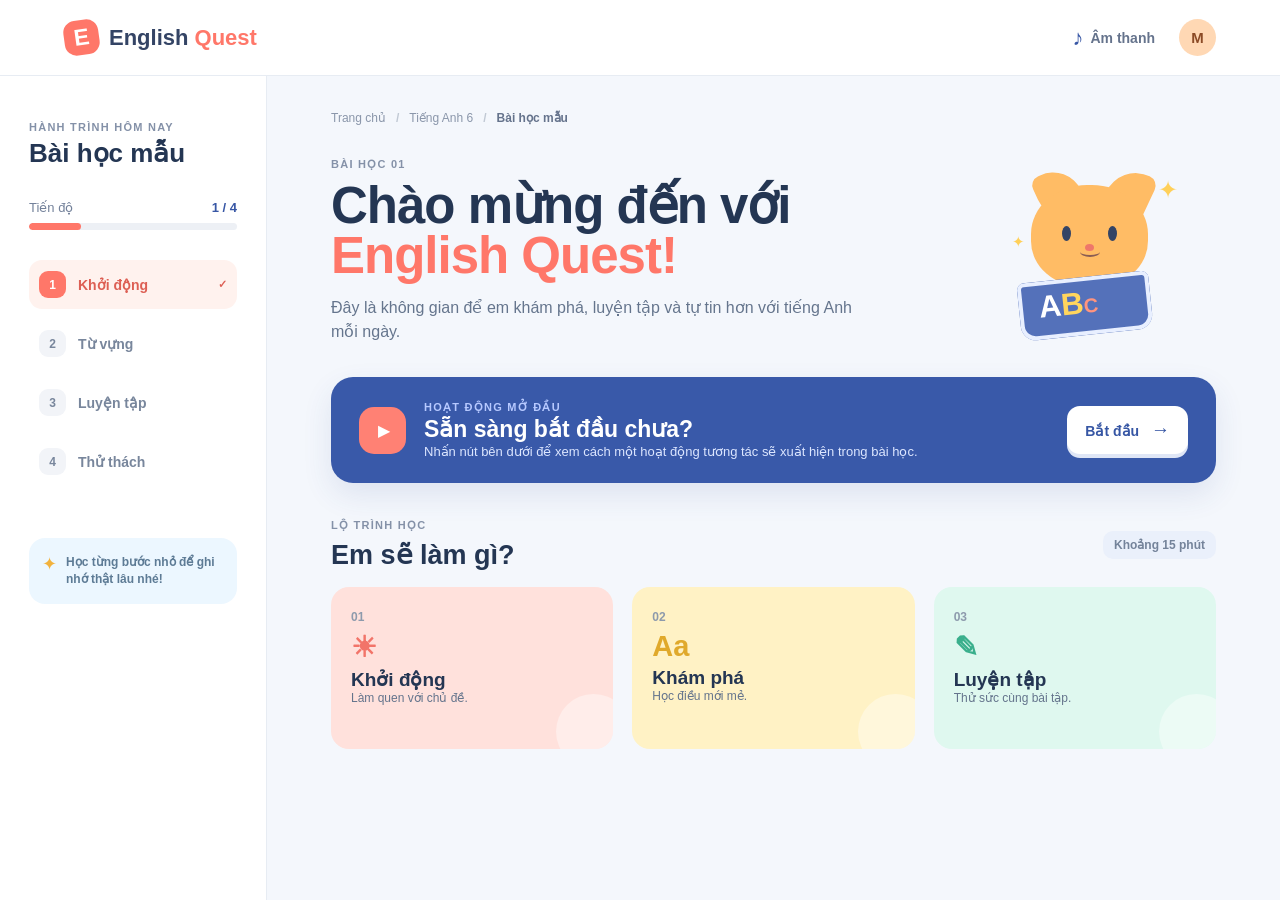
==== index.html @ 8212e6d9 "Configure GitHub Pages deployment" ====
<!doctype html>
<html lang="vi">
  <head>
    <meta charset="UTF-8" />
    <meta name="viewport" content="width=device-width, initial-scale=1.0" />
    <meta name="description" content="Mẫu bài học tiếng Anh tương tác dành cho học sinh lớp 6." />
    <title>English Quest | Bài học mẫu</title>
    <link rel="stylesheet" href="styles.css" />
  </head>
  <body>
    <main class="page-shell">
      <header class="topbar">
        <a class="brand" href="#top" aria-label="English Quest trang chủ">
          <span class="brand-mark" aria-hidden="true">E</span>
          <span>English <strong>Quest</strong></span>
        </a>
        <div class="top-actions">
          <button class="sound-button" type="button" id="sound-toggle" aria-pressed="false" title="Bật hoặc tắt âm thanh">
            <span aria-hidden="true">♪</span><span class="sound-label">Âm thanh</span>
          </button>
          <button class="avatar" type="button" aria-label="Hồ sơ của em">M</button>
        </div>
      </header>

      <section class="lesson-layout" id="top">
        <aside class="lesson-nav" aria-label="Các phần của bài học">
          <p class="eyebrow">HÀNH TRÌNH HÔM NAY</p>
          <h2>Bài học mẫu</h2>
          <div class="progress-copy"><span>Tiến độ</span><strong id="progress-text">1 / 4</strong></div>
          <div class="progress-track" aria-label="Tiến độ 25%"><span id="progress-bar"></span></div>
          <nav class="step-list">
            <button class="step is-active" type="button" data-step="1"><span>1</span><b>Khởi động</b><i>✓</i></button>
            <button class="step" type="button" data-step="2"><span>2</span><b>Từ vựng</b><i>✓</i></button>
            <button class="step" type="button" data-step="3"><span>3</span><b>Luyện tập</b><i>✓</i></button>
            <button class="step" type="button" data-step="4"><span>4</span><b>Thử thách</b><i>✓</i></button>
          </nav>
          <div class="tip-card"><span aria-hidden="true">✦</span><p>Học từng bước nhỏ để ghi nhớ thật lâu nhé!</p></div>
        </aside>

        <article class="lesson-content">
          <div class="breadcrumb"><span>Trang chủ</span><b>/</b><span>Tiếng Anh 6</span><b>/</b><strong>Bài học mẫu</strong></div>
          <div class="lesson-heading">
            <div>
              <p class="eyebrow">BÀI HỌC 01</p>
              <h1>Chào mừng đến với<br /><em>English Quest!</em></h1>
              <p class="intro">Đây là không gian để em khám phá, luyện tập và tự tin hơn với tiếng Anh mỗi ngày.</p>
            </div>
            <div class="mascot" aria-label="Minh họa chú mèo học tiếng Anh" role="img">
              <div class="sparkle sparkle-one">✦</div><div class="sparkle sparkle-two">✦</div>
              <div class="cat-ear ear-left"></div><div class="cat-ear ear-right"></div>
              <div class="cat-face"><span class="eye left-eye"></span><span class="eye right-eye"></span><span class="nose"></span><span class="mouth"></span></div>
              <div class="book">A<span>B</span><small>C</small></div>
            </div>
          </div>

          <section class="activity-card" aria-labelledby="activity-title">
            <div class="activity-icon" aria-hidden="true">▶</div>
            <div class="activity-copy"><p class="eyebrow">HOẠT ĐỘNG MỞ ĐẦU</p><h2 id="activity-title">Sẵn sàng bắt đầu chưa?</h2><p>Nhấn nút bên dưới để xem cách một hoạt động tương tác sẽ xuất hiện trong bài học.</p></div>
            <button class="primary-button" id="start-activity" type="button">Bắt đầu <span aria-hidden="true">→</span></button>
          </section>

          <section class="preview-panel" id="preview-panel" aria-live="polite">
            <div class="preview-icon" aria-hidden="true">✓</div>
            <div><h2>Em đã sẵn sàng!</h2><p>Nội dung bài học sẽ được thêm vào ở đây. Hãy cùng bắt đầu hành trình chinh phục tiếng Anh nhé.</p></div>
          </section>

          <section class="learning-path" aria-labelledby="path-title">
            <div class="section-title"><div><p class="eyebrow">LỘ TRÌNH HỌC</p><h2 id="path-title">Em sẽ làm gì?</h2></div><span class="mini-badge">Khoảng 15 phút</span></div>
            <div class="path-cards">
              <div class="path-card coral"><span class="path-number">01</span><span class="path-icon" aria-hidden="true">☀</span><h3>Khởi động</h3><p>Làm quen với chủ đề.</p></div>
              <div class="path-card yellow"><span class="path-number">02</span><span class="path-icon" aria-hidden="true">Aa</span><h3>Khám phá</h3><p>Học điều mới mẻ.</p></div>
              <div class="path-card mint"><span class="path-number">03</span><span class="path-icon" aria-hidden="true">✎</span><h3>Luyện tập</h3><p>Thử sức cùng bài tập.</p></div>
            </div>
          </section>
        </article>
      </section>
    </main>
    <div class="toast" id="toast" role="status">Đã bật âm thanh hướng dẫn!</div>
    <script src="script.js"></script>
  </body>
</html>
---- styles.css ----
:root {
  --ink: #243653;
  --navy: #3857a5;
  --coral: #ff7769;
  --yellow: #ffd75c;
  --mint: #b9eddb;
  --line: #e7ecf3;
  --body-font: "Avenir Next", Avenir, "Segoe UI", sans-serif;
  --display-font: "Trebuchet MS", var(--body-font);
}

* { box-sizing: border-box; }
body { margin: 0; background: #f4f7fc; color: var(--ink); font-family: var(--body-font); }
.page-shell { min-height: 100vh; }
.topbar { align-items: center; background: #fff; border-bottom: 1px solid var(--line); display: flex; height: 76px; justify-content: space-between; padding: 0 clamp(22px, 5vw, 74px); }
.brand { align-items: center; color: #344465; display: flex; font-size: 22px; font-weight: 700; gap: 10px; text-decoration: none; }
.brand strong { color: var(--coral); }
.brand-mark { background: var(--coral); border-radius: 12px; color: #fff; display: grid; font-family: var(--display-font); font-size: 23px; height: 35px; place-items: center; transform: rotate(-8deg); width: 35px; }
.top-actions { align-items: center; display: flex; gap: 18px; }
.sound-button { align-items: center; background: transparent; border: 0; color: #65738c; cursor: pointer; display: flex; font: 700 14px var(--body-font); gap: 7px; }
.sound-button > span:first-child { color: var(--navy); font-size: 22px; }
.avatar { background: #ffd8b4; border: 0; border-radius: 50%; color: #8c4b26; cursor: pointer; font: 800 15px var(--body-font); height: 37px; width: 37px; }
.lesson-layout { display: grid; grid-template-columns: 267px 1fr; margin: auto; max-width: 1410px; min-height: calc(100vh - 76px); }
.lesson-nav { background: #fff; border-right: 1px solid var(--line); padding: 45px 29px; }
.eyebrow { color: #8491a8; font-size: 11px; font-weight: 800; letter-spacing: 1.25px; margin: 0 0 7px; }
.lesson-nav h2 { font: 800 26px/1 var(--display-font); margin: 0 0 34px; }
.progress-copy { color: #73819a; display: flex; font-size: 13px; justify-content: space-between; margin-bottom: 8px; }
.progress-copy strong { color: var(--navy); }
.progress-track { background: #edf0f5; border-radius: 8px; height: 7px; margin-bottom: 30px; overflow: hidden; }
.progress-track span { background: var(--coral); border-radius: 8px; display: block; height: 100%; transition: width .3s; width: 25%; }
.step-list { display: grid; gap: 10px; }
.step { align-items: center; background: transparent; border: 0; border-radius: 13px; color: #78869c; cursor: pointer; display: flex; font: 700 14px var(--body-font); gap: 12px; padding: 11px 10px; text-align: left; width: 100%; }
.step span { background: #f2f4f8; border-radius: 9px; display: grid; font-size: 12px; height: 27px; place-items: center; width: 27px; }
.step i { display: none; font-size: 11px; font-style: normal; margin-left: auto; }
.step.is-active { background: #fff2ee; color: #dd5f54; }
.step.is-active span { background: var(--coral); color: #fff; }
.step.is-active i { display: block; }
.tip-card { align-items: flex-start; background: #ecf7ff; border-radius: 16px; color: #5d7b95; display: flex; gap: 9px; margin-top: 52px; padding: 15px 13px; }
.tip-card span { color: #f2b23d; font-size: 18px; }
.tip-card p { font-size: 12px; font-weight: 700; line-height: 1.45; margin: 1px 0 0; }
.lesson-content { padding: 35px clamp(27px, 5vw, 76px) 62px; }
.breadcrumb { align-items: center; color: #8a96aa; display: flex; font-size: 12px; gap: 10px; }
.breadcrumb b { color: #c1c9d4; }
.breadcrumb strong { color: #65738c; }
.lesson-heading { align-items: center; display: flex; justify-content: space-between; min-height: 252px; }
.lesson-heading h1 { font: 800 clamp(34px, 4vw, 51px)/.98 var(--display-font); letter-spacing: -1px; margin: 10px 0 15px; }
.lesson-heading h1 em { color: var(--coral); font-style: normal; }
.intro { color: #65758d; font-size: 16px; line-height: 1.5; margin: 0; max-width: 550px; }
.mascot { height: 180px; margin-right: 38px; position: relative; width: 190px; }
.cat-face { background: #ffbc65; border-radius: 48% 48% 45% 45%; height: 102px; position: absolute; right: 30px; top: 24px; width: 117px; z-index: 2; }
.cat-ear { background: #ffbc65; height: 52px; position: absolute; top: 8px; width: 43px; z-index: 1; }
.ear-left { border-radius: 12px 38px 15px; left: 50px; transform: rotate(-25deg); }
.ear-right { border-radius: 38px 12px 15px; right: 28px; transform: rotate(25deg); }
.eye { background: #344465; border-radius: 50%; height: 15px; position: absolute; top: 41px; width: 9px; }
.left-eye { left: 31px; }.right-eye { right: 31px; }
.nose { background: #ef776a; border-radius: 50%; height: 7px; left: 54px; position: absolute; top: 59px; width: 9px; }
.mouth { border-bottom: 2px solid #8a5d53; border-radius: 50%; height: 10px; left: 49px; position: absolute; top: 62px; width: 20px; }
.book { background: #5471ba; border-radius: 7px 7px 15px 15px; bottom: 6px; box-shadow: inset 0 0 0 4px #e8efff; color: #fff; font: 800 31px var(--display-font); height: 58px; left: 31px; padding: 8px 0 0 20px; position: absolute; transform: rotate(-6deg); width: 132px; z-index: 3; }
.book span { color: #ffd55d; }.book small { color: #ff947e; font-size: 20px; }
.sparkle { color: #ffd059; font-size: 24px; position: absolute; }.sparkle-one { right: 0; top: 15px; }.sparkle-two { font-size: 15px; left: 24px; top: 72px; }
.activity-card { align-items: center; background: #3959a9; border-radius: 22px; box-shadow: 0 12px 30px #2d4d941c; color: #fff; display: flex; gap: 18px; padding: 24px 28px; }
.activity-icon { background: #ff8174; border-radius: 15px; display: grid; height: 47px; padding-left: 2px; place-items: center; width: 47px; }
.activity-copy { flex: 1; }.activity-copy .eyebrow { color: #b7c9ff; margin-bottom: 2px; }.activity-copy h2 { font: 800 23px var(--display-font); margin: 0; }.activity-copy p:last-child { color: #dce6ff; font-size: 13px; margin: 1px 0 0; }
.primary-button { background: #fff; border: 0; border-radius: 13px; box-shadow: 0 4px 0 #dfe6f6; color: #3656a4; cursor: pointer; font: 800 14px var(--body-font); padding: 13px 18px; transition: transform .15s; white-space: nowrap; }.primary-button:hover { transform: translateY(-2px); }.primary-button span { font-size: 19px; margin-left: 8px; }
.preview-panel { align-items: center; background: #f1fff9; border: 1px solid #bfe9d9; border-radius: 18px; display: none; gap: 13px; margin-top: 18px; padding: 17px; }.preview-panel.show { display: flex; }
.preview-icon { background: #40b998; border-radius: 50%; color: #fff; display: grid; flex: 0 0 34px; font-weight: 800; height: 34px; place-items: center; }.preview-panel h2 { font: 800 19px var(--display-font); margin: 0; }.preview-panel p { color: #597087; font-size: 13px; margin: 1px 0 0; }
.learning-path { margin-top: 36px; }.section-title { align-items: center; display: flex; justify-content: space-between; }.section-title h2 { font: 800 27px var(--display-font); margin: 0; }.mini-badge { background: #eaf0fb; border-radius: 10px; color: #74839a; font-size: 12px; font-weight: 800; padding: 7px 11px; }
.path-cards { display: grid; gap: 19px; grid-template-columns: repeat(3, 1fr); margin-top: 16px; }.path-card { border-radius: 18px; min-height: 162px; overflow: hidden; padding: 20px; position: relative; }.path-card::after { background: #ffffff61; border-radius: 50%; bottom: -20px; content: ""; height: 75px; position: absolute; right: -18px; width: 75px; }.coral { background: #ffe1dc; }.yellow { background: #fff2c5; }.mint { background: #dff8ef; }.path-number { color: #8d9aac; font-size: 12px; font-weight: 800; }.path-icon { display: block; font: 800 29px var(--display-font); margin: 5px 0 4px; }.coral .path-icon { color: #f27469; }.yellow .path-icon { color: #e0a92b; }.mint .path-icon { color: #3aaf8c; }.path-card h3 { font: 800 19px var(--display-font); margin: 0; }.path-card p { color: #64748c; font-size: 12px; margin: 0; }
.toast { background: #293b5d; border-radius: 12px; bottom: 22px; box-shadow: 0 8px 25px #24365335; color: #fff; font-size: 13px; font-weight: 700; padding: 12px 17px; position: fixed; right: 24px; transform: translateY(100px); transition: transform .25s; }.toast.show { transform: translateY(0); }
@media (max-width: 820px) { .lesson-layout { display: block; }.lesson-nav { border-bottom: 1px solid var(--line); border-right: 0; padding: 20px 24px; }.lesson-nav h2, .tip-card { display: none; }.step-list { display: flex; gap: 4px; overflow: auto; }.step { min-width: max-content; padding: 8px; }.progress-copy, .progress-track { max-width: 260px; }.lesson-content { padding: 28px 23px 45px; }.mascot { display: none; }.lesson-heading { min-height: 205px; }.path-cards { gap: 10px; }.path-card { min-height: 150px; padding: 15px; }.activity-card { align-items: flex-start; flex-wrap: wrap; }.primary-button { margin-left: 65px; } }
@media (max-width: 520px) { .sound-label { display: none; }.topbar { padding: 0 20px; }.brand { font-size: 19px; }.lesson-heading h1 { font-size: 37px; }.path-cards { grid-template-columns: 1fr; }.path-card { min-height: 120px; }.activity-card { padding: 20px; }.primary-button { margin-left: 0; width: 100%; }.activity-copy { flex-basis: calc(100% - 65px); } }
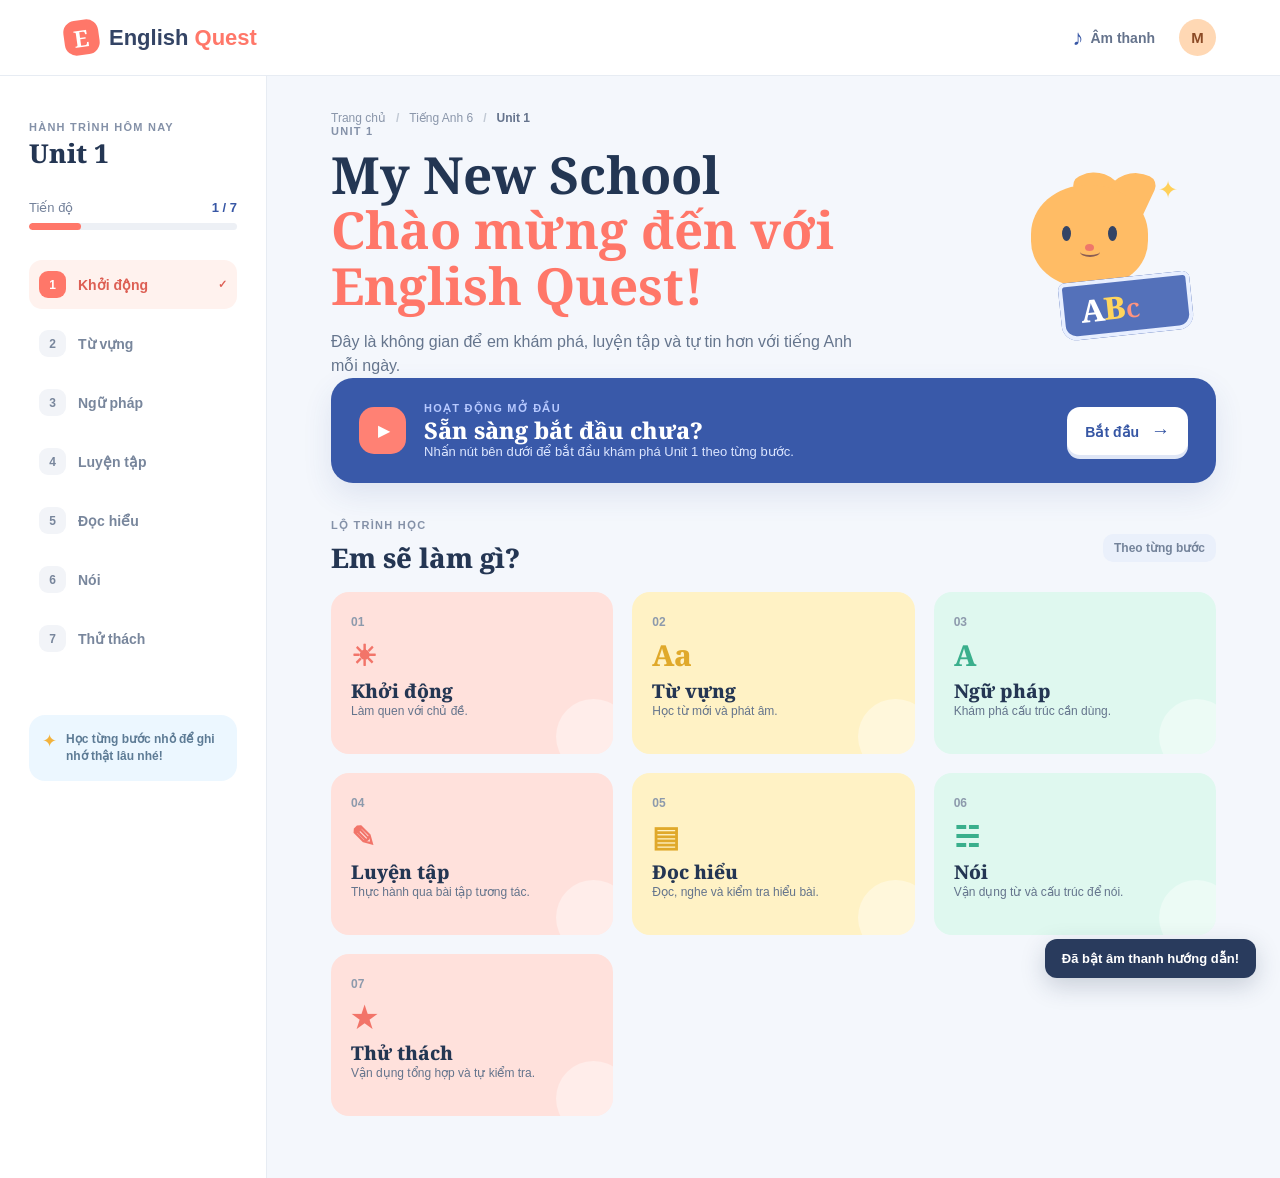
==== commit 0790203d: "Build lesson roadmap structure" ====
--- a/index.html
+++ b/index.html
@@ -25,24 +25,27 @@
       <section class="lesson-layout" id="top">
         <aside class="lesson-nav" aria-label="Các phần của bài học">
           <p class="eyebrow">HÀNH TRÌNH HÔM NAY</p>
-          <h2>Bài học mẫu</h2>
-          <div class="progress-copy"><span>Tiến độ</span><strong id="progress-text">1 / 4</strong></div>
-          <div class="progress-track" aria-label="Tiến độ 25%"><span id="progress-bar"></span></div>
+          <h2>Unit 1</h2>
+          <div class="progress-copy"><span>Tiến độ</span><strong id="progress-text">1 / 7</strong></div>
+          <div class="progress-track" aria-label="Tiến độ 14%"><span id="progress-bar"></span></div>
           <nav class="step-list">
             <button class="step is-active" type="button" data-step="1"><span>1</span><b>Khởi động</b><i>✓</i></button>
             <button class="step" type="button" data-step="2"><span>2</span><b>Từ vựng</b><i>✓</i></button>
-            <button class="step" type="button" data-step="3"><span>3</span><b>Luyện tập</b><i>✓</i></button>
-            <button class="step" type="button" data-step="4"><span>4</span><b>Thử thách</b><i>✓</i></button>
+            <button class="step" type="button" data-step="3"><span>3</span><b>Ngữ pháp</b><i>✓</i></button>
+            <button class="step" type="button" data-step="4"><span>4</span><b>Luyện tập</b><i>✓</i></button>
+            <button class="step" type="button" data-step="5"><span>5</span><b>Đọc hiểu</b><i>✓</i></button>
+            <button class="step" type="button" data-step="6"><span>6</span><b>Nói</b><i>✓</i></button>
+            <button class="step" type="button" data-step="7"><span>7</span><b>Thử thách</b><i>✓</i></button>
           </nav>
           <div class="tip-card"><span aria-hidden="true">✦</span><p>Học từng bước nhỏ để ghi nhớ thật lâu nhé!</p></div>
         </aside>
 
         <article class="lesson-content">
-          <div class="breadcrumb"><span>Trang chủ</span><b>/</b><span>Tiếng Anh 6</span><b>/</b><strong>Bài học mẫu</strong></div>
+          <div class="breadcrumb"><span>Trang chủ</span><b>/</b><span>Tiếng Anh 6</span><b>/</b><strong>Unit 1</strong></div>
           <div class="lesson-heading">
             <div>
-              <p class="eyebrow">BÀI HỌC 01</p>
-              <h1>Chào mừng đến với<br /><em>English Quest!</em></h1>
+              <p class="eyebrow">UNIT 1</p>
+              <h1>My New School<br /><em>Chào mừng đến với English Quest!</em></h1>
               <p class="intro">Đây là không gian để em khám phá, luyện tập và tự tin hơn với tiếng Anh mỗi ngày.</p>
             </div>
             <div class="mascot" aria-label="Minh họa chú mèo học tiếng Anh" role="img">
@@ -55,21 +58,25 @@
 
           <section class="activity-card" aria-labelledby="activity-title">
             <div class="activity-icon" aria-hidden="true">▶</div>
-            <div class="activity-copy"><p class="eyebrow">HOẠT ĐỘNG MỞ ĐẦU</p><h2 id="activity-title">Sẵn sàng bắt đầu chưa?</h2><p>Nhấn nút bên dưới để xem cách một hoạt động tương tác sẽ xuất hiện trong bài học.</p></div>
+            <div class="activity-copy"><p class="eyebrow">HOẠT ĐỘNG MỞ ĐẦU</p><h2 id="activity-title">Sẵn sàng bắt đầu chưa?</h2><p>Nhấn nút bên dưới để bắt đầu khám phá Unit 1 theo từng bước.</p></div>
             <button class="primary-button" id="start-activity" type="button">Bắt đầu <span aria-hidden="true">→</span></button>
           </section>
 
           <section class="preview-panel" id="preview-panel" aria-live="polite">
             <div class="preview-icon" aria-hidden="true">✓</div>
-            <div><h2>Em đã sẵn sàng!</h2><p>Nội dung bài học sẽ được thêm vào ở đây. Hãy cùng bắt đầu hành trình chinh phục tiếng Anh nhé.</p></div>
+            <div><h2>Em đã sẵn sàng!</h2><p>Nội dung bài học thật sẽ được đưa vào từng phần ở các bước tiếp theo.</p></div>
           </section>
 
           <section class="learning-path" aria-labelledby="path-title">
-            <div class="section-title"><div><p class="eyebrow">LỘ TRÌNH HỌC</p><h2 id="path-title">Em sẽ làm gì?</h2></div><span class="mini-badge">Khoảng 15 phút</span></div>
+            <div class="section-title"><div><p class="eyebrow">LỘ TRÌNH HỌC</p><h2 id="path-title">Em sẽ làm gì?</h2></div><span class="mini-badge">Theo từng bước</span></div>
             <div class="path-cards">
               <div class="path-card coral"><span class="path-number">01</span><span class="path-icon" aria-hidden="true">☀</span><h3>Khởi động</h3><p>Làm quen với chủ đề.</p></div>
-              <div class="path-card yellow"><span class="path-number">02</span><span class="path-icon" aria-hidden="true">Aa</span><h3>Khám phá</h3><p>Học điều mới mẻ.</p></div>
-              <div class="path-card mint"><span class="path-number">03</span><span class="path-icon" aria-hidden="true">✎</span><h3>Luyện tập</h3><p>Thử sức cùng bài tập.</p></div>
+              <div class="path-card yellow"><span class="path-number">02</span><span class="path-icon" aria-hidden="true">Aa</span><h3>Từ vựng</h3><p>Học từ mới và phát âm.</p></div>
+              <div class="path-card mint"><span class="path-number">03</span><span class="path-icon" aria-hidden="true">A</span><h3>Ngữ pháp</h3><p>Khám phá cấu trúc cần dùng.</p></div>
+              <div class="path-card coral"><span class="path-number">04</span><span class="path-icon" aria-hidden="true">✎</span><h3>Luyện tập</h3><p>Thực hành qua bài tập tương tác.</p></div>
+              <div class="path-card yellow"><span class="path-number">05</span><span class="path-icon" aria-hidden="true">▤</span><h3>Đọc hiểu</h3><p>Đọc, nghe và kiểm tra hiểu bài.</p></div>
+              <div class="path-card mint"><span class="path-number">06</span><span class="path-icon" aria-hidden="true">☵</span><h3>Nói</h3><p>Vận dụng từ và cấu trúc để nói.</p></div>
+              <div class="path-card coral"><span class="path-number">07</span><span class="path-icon" aria-hidden="true">★</span><h3>Thử thách</h3><p>Vận dụng tổng hợp và tự kiểm tra.</p></div>
             </div>
           </section>
         </article>
--- a/styles.css
+++ b/styles.css
@@ -1,3 +1,5 @@
+@import url('https://fonts.googleapis.com/css2?family=Noto+Serif:wght@400;600;700;800&display=swap');
+
 :root {
   --ink: #243653;
   --navy: #3857a5;
@@ -6,7 +8,7 @@
   --mint: #b9eddb;
   --line: #e7ecf3;
   --body-font: "Avenir Next", Avenir, "Segoe UI", sans-serif;
-  --display-font: "Trebuchet MS", var(--body-font);
+  --display-font: "Noto Serif", Georgia, "Times New Roman", serif;
 }
 
 * { box-sizing: border-box; }
@@ -43,8 +45,8 @@
 .breadcrumb b { color: #c1c9d4; }
 .breadcrumb strong { color: #65738c; }
 .lesson-heading { align-items: center; display: flex; justify-content: space-between; min-height: 252px; }
-.lesson-heading h1 { font: 800 clamp(34px, 4vw, 51px)/.98 var(--display-font); letter-spacing: -1px; margin: 10px 0 15px; }
-.lesson-heading h1 em { color: var(--coral); font-style: normal; }
+.lesson-heading h1 { color: #233653; font-family: var(--display-font); font-size: clamp(35px, 4vw, 52px); font-weight: 700; line-height: 1.08; letter-spacing: normal; word-spacing: normal; font-kerning: normal; font-variant-ligatures: common-ligatures; text-rendering: optimizeLegibility; margin: 10px 0 17px; }
+.lesson-heading h1 em { color: var(--coral); font-style: normal; font-weight: 700; }
 .intro { color: #65758d; font-size: 16px; line-height: 1.5; margin: 0; max-width: 550px; }
 .mascot { height: 180px; margin-right: 38px; position: relative; width: 190px; }
 .cat-face { background: #ffbc65; border-radius: 48% 48% 45% 45%; height: 102px; position: absolute; right: 30px; top: 24px; width: 117px; z-index: 2; }
@@ -60,7 +62,7 @@
 .sparkle { color: #ffd059; font-size: 24px; position: absolute; }.sparkle-one { right: 0; top: 15px; }.sparkle-two { font-size: 15px; left: 24px; top: 72px; }
 .activity-card { align-items: center; background: #3959a9; border-radius: 22px; box-shadow: 0 12px 30px #2d4d941c; color: #fff; display: flex; gap: 18px; padding: 24px 28px; }
 .activity-icon { background: #ff8174; border-radius: 15px; display: grid; height: 47px; padding-left: 2px; place-items: center; width: 47px; }
-.activity-copy { flex: 1; }.activity-copy .eyebrow { color: #b7c9ff; margin-bottom: 2px; }.activity-copy h2 { font: 800 23px var(--display-font); margin: 0; }.activity-copy p:last-child { color: #dce6ff; font-size: 13px; margin: 1px 0 0; }
+.activity-copy { flex: 1; }.activity-copy .eyebrow { color: #b7c9ff; margin-bottom: 2px; }.activity-copy h2 { font-family: var(--display-font); font-size: 23px; font-weight: 800; line-height: 1.15; letter-spacing: normal; word-spacing: normal; font-kerning: normal; font-variant-ligatures: common-ligatures; margin: 0; }.activity-copy p:last-child { color: #dce6ff; font-size: 13px; margin: 1px 0 0; }
 .primary-button { background: #fff; border: 0; border-radius: 13px; box-shadow: 0 4px 0 #dfe6f6; color: #3656a4; cursor: pointer; font: 800 14px var(--body-font); padding: 13px 18px; transition: transform .15s; white-space: nowrap; }.primary-button:hover { transform: translateY(-2px); }.primary-button span { font-size: 19px; margin-left: 8px; }
 .preview-panel { align-items: center; background: #f1fff9; border: 1px solid #bfe9d9; border-radius: 18px; display: none; gap: 13px; margin-top: 18px; padding: 17px; }.preview-panel.show { display: flex; }
 .preview-icon { background: #40b998; border-radius: 50%; color: #fff; display: grid; flex: 0 0 34px; font-weight: 800; height: 34px; place-items: center; }.preview-panel h2 { font: 800 19px var(--display-font); margin: 0; }.preview-panel p { color: #597087; font-size: 13px; margin: 1px 0 0; }
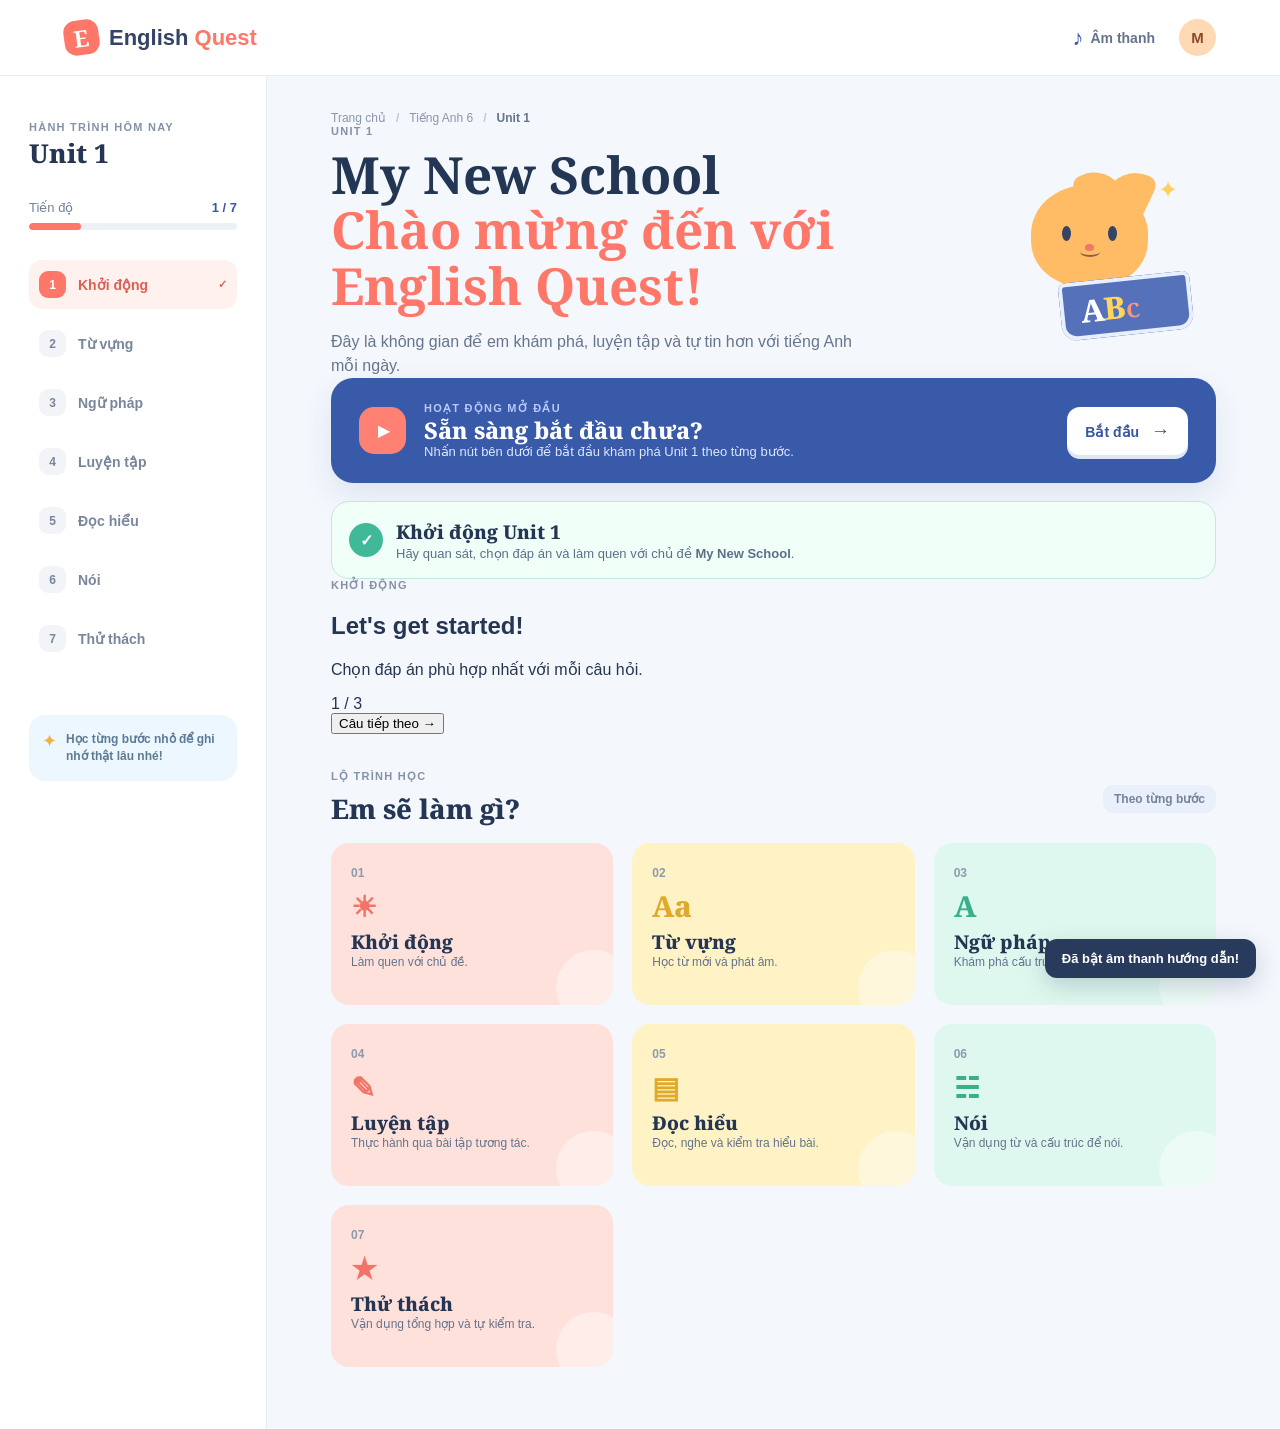
==== commit 328be10c: "Build Unit 1 interactive warm-up content" ====
--- a/index.html
+++ b/index.html
@@ -4,7 +4,7 @@
     <meta charset="UTF-8" />
     <meta name="viewport" content="width=device-width, initial-scale=1.0" />
     <meta name="description" content="Mẫu bài học tiếng Anh tương tác dành cho học sinh lớp 6." />
-    <title>English Quest | Bài học mẫu</title>
+    <title>English Quest | Unit 1 - My New School</title>
     <link rel="stylesheet" href="styles.css" />
   </head>
   <body>
@@ -62,9 +62,25 @@
             <button class="primary-button" id="start-activity" type="button">Bắt đầu <span aria-hidden="true">→</span></button>
           </section>
 
-          <section class="preview-panel" id="preview-panel" aria-live="polite">
+          <section class="preview-panel show" id="preview-panel" aria-live="polite">
             <div class="preview-icon" aria-hidden="true">✓</div>
-            <div><h2>Em đã sẵn sàng!</h2><p>Nội dung bài học thật sẽ được đưa vào từng phần ở các bước tiếp theo.</p></div>
+            <div><h2>Khởi động Unit 1</h2><p>Hãy quan sát, chọn đáp án và làm quen với chủ đề <strong>My New School</strong>.</p></div>
+          </section>
+
+          <section class="lesson-activity" id="lesson-activity" aria-live="polite">
+            <div class="activity-header">
+              <div>
+                <p class="eyebrow" id="activity-label">KHỞI ĐỘNG</p>
+                <h2 id="content-title">Let's get started!</h2>
+                <p id="content-instruction">Chọn đáp án phù hợp nhất với mỗi câu hỏi.</p>
+              </div>
+              <span class="activity-badge" id="activity-badge">1 / 3</span>
+            </div>
+            <div id="activity-body"></div>
+            <div class="activity-footer">
+              <span id="activity-feedback" role="status"></span>
+              <button class="secondary-button" id="next-activity" type="button">Câu tiếp theo →</button>
+            </div>
           </section>
 
           <section class="learning-path" aria-labelledby="path-title">
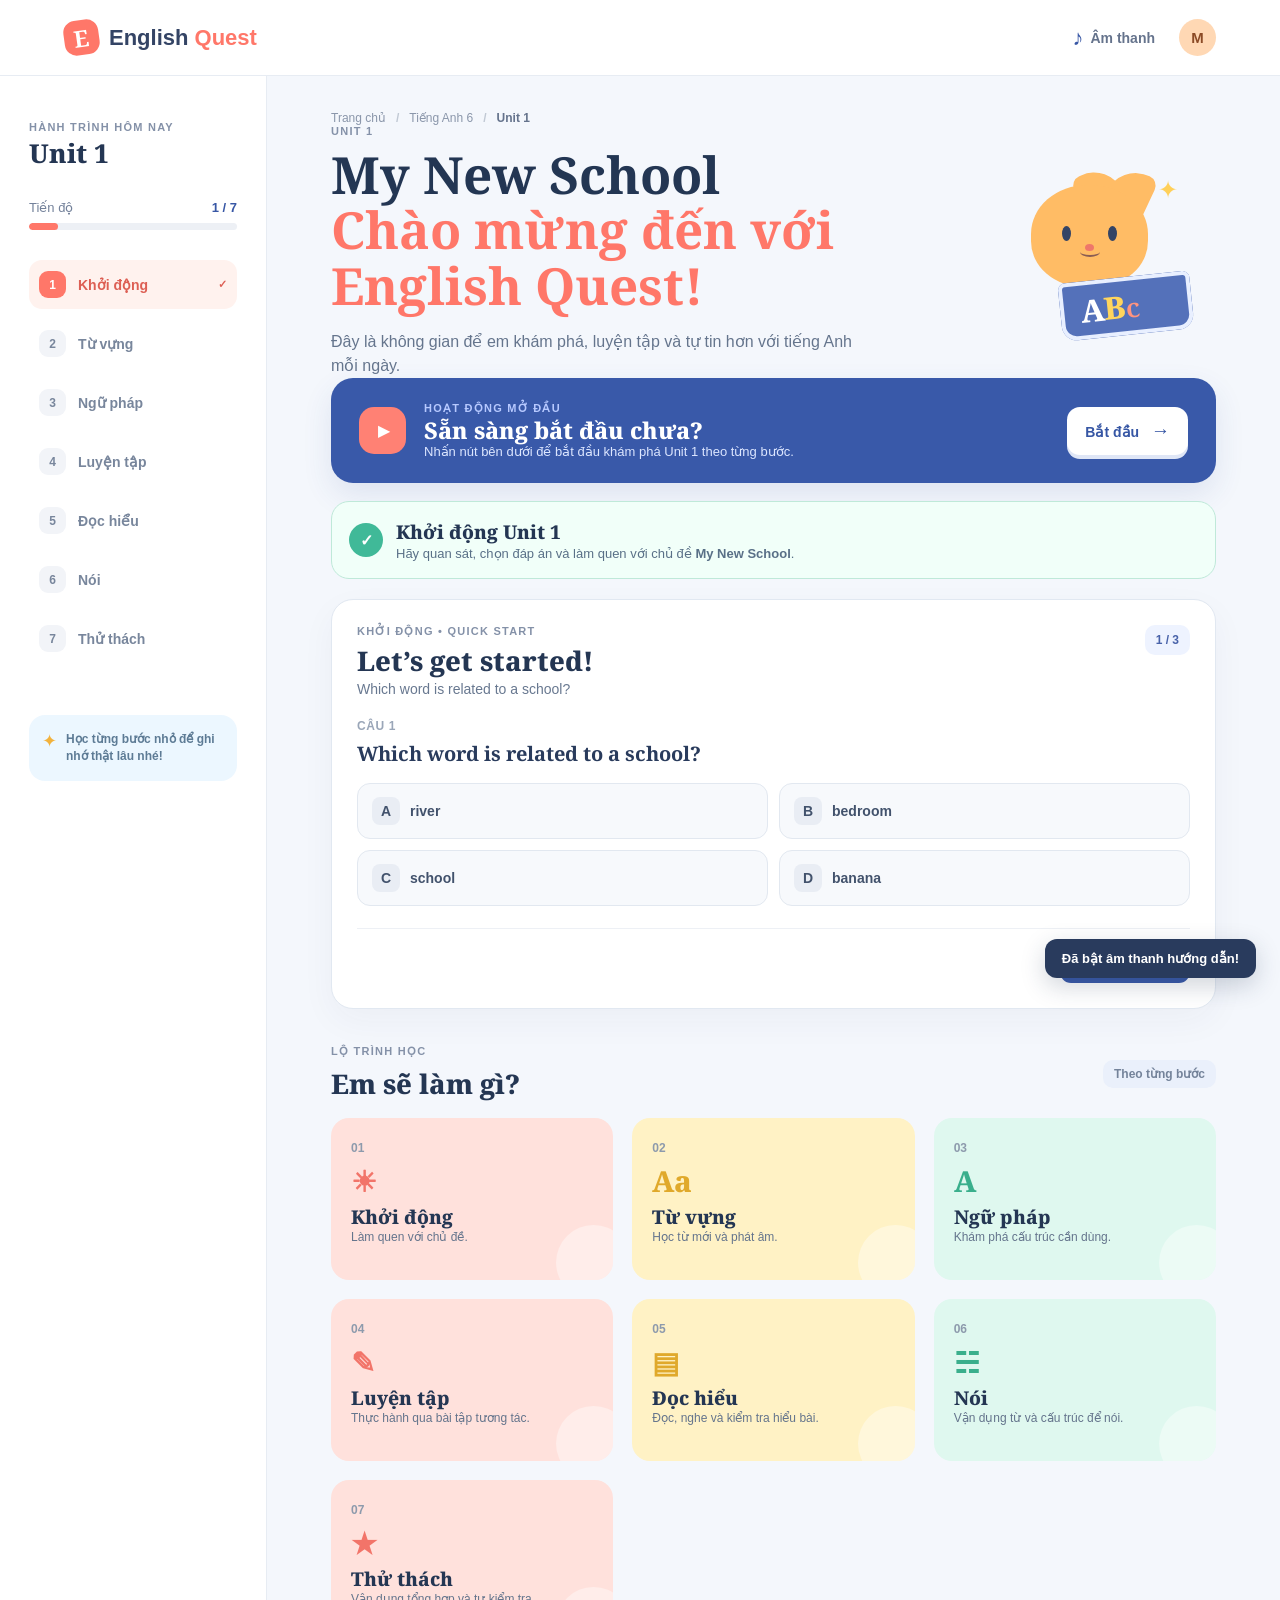
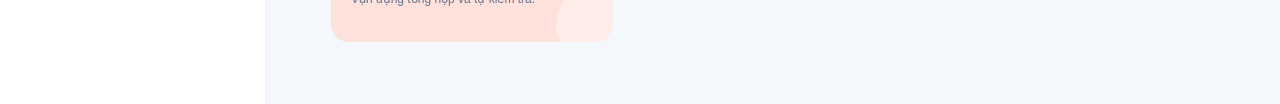
==== commit 483551c2: "Fix text lookup loading on GitHub Pages" ====
--- a/index.html
+++ b/index.html
@@ -99,6 +99,7 @@
       </section>
     </main>
     <div class="toast" id="toast" role="status">Đã bật âm thanh hướng dẫn!</div>
-    <script src="script.js"></script>
+    <script src="app.js?v=4"></script>
+    <script src="lookup.js?v=4"></script>
   </body>
 </html>
--- a/styles.css
+++ b/styles.css
@@ -29,7 +29,7 @@
 .progress-copy { color: #73819a; display: flex; font-size: 13px; justify-content: space-between; margin-bottom: 8px; }
 .progress-copy strong { color: var(--navy); }
 .progress-track { background: #edf0f5; border-radius: 8px; height: 7px; margin-bottom: 30px; overflow: hidden; }
-.progress-track span { background: var(--coral); border-radius: 8px; display: block; height: 100%; transition: width .3s; width: 25%; }
+.progress-track span { background: var(--coral); border-radius: 8px; display: block; height: 100%; transition: width .3s; width: 14%; }
 .step-list { display: grid; gap: 10px; }
 .step { align-items: center; background: transparent; border: 0; border-radius: 13px; color: #78869c; cursor: pointer; display: flex; font: 700 14px var(--body-font); gap: 12px; padding: 11px 10px; text-align: left; width: 100%; }
 .step span { background: #f2f4f8; border-radius: 9px; display: grid; font-size: 12px; height: 27px; place-items: center; width: 27px; }
@@ -66,8 +66,32 @@
 .primary-button { background: #fff; border: 0; border-radius: 13px; box-shadow: 0 4px 0 #dfe6f6; color: #3656a4; cursor: pointer; font: 800 14px var(--body-font); padding: 13px 18px; transition: transform .15s; white-space: nowrap; }.primary-button:hover { transform: translateY(-2px); }.primary-button span { font-size: 19px; margin-left: 8px; }
 .preview-panel { align-items: center; background: #f1fff9; border: 1px solid #bfe9d9; border-radius: 18px; display: none; gap: 13px; margin-top: 18px; padding: 17px; }.preview-panel.show { display: flex; }
 .preview-icon { background: #40b998; border-radius: 50%; color: #fff; display: grid; flex: 0 0 34px; font-weight: 800; height: 34px; place-items: center; }.preview-panel h2 { font: 800 19px var(--display-font); margin: 0; }.preview-panel p { color: #597087; font-size: 13px; margin: 1px 0 0; }
+.lesson-activity { background: #fff; border: 1px solid #e1e8f1; border-radius: 22px; box-shadow: 0 12px 35px #2436530b; margin-top: 20px; padding: 25px; }
+.activity-header { align-items: flex-start; display: flex; gap: 20px; justify-content: space-between; }
+.activity-header h2 { font: 800 27px/1.15 var(--display-font); margin: 0 0 5px; }
+.activity-header > div > p:last-child { color: #687890; font-size: 14px; margin: 0; }
+.activity-badge { background: #eef3ff; border-radius: 10px; color: #4862a9; font-size: 12px; font-weight: 800; padding: 8px 11px; white-space: nowrap; }
+.question-card { margin-top: 22px; }
+.question-number { color: #9aa6b8; font-size: 12px; font-weight: 800; letter-spacing: .6px; text-transform: uppercase; }
+.question-prompt { color: #293b5c; font: 700 20px/1.35 var(--display-font); margin: 7px 0 16px; }
+.answer-grid { display: grid; gap: 11px; grid-template-columns: repeat(2, 1fr); }
+.answer-option { align-items: center; background: #f7f9fc; border: 1px solid #e2e8f0; border-radius: 13px; color: #42526c; cursor: pointer; display: flex; font: 700 14px var(--body-font); gap: 10px; padding: 13px 14px; text-align: left; transition: .15s; }
+.answer-option:hover:not(:disabled) { border-color: #9aace0; background: #f2f5ff; transform: translateY(-1px); }
+.answer-option > span { align-items: center; background: #e9edf4; border-radius: 8px; display: inline-flex; flex: 0 0 28px; height: 28px; justify-content: center; }
+.answer-option.is-correct { background: #edfff7; border-color: #70cba9; color: #177d5d; }
+.answer-option.is-correct > span { background: #41b892; color: #fff; }
+.answer-option.is-wrong { background: #fff2f0; border-color: #ef9b91; color: #b44f45; }
+.answer-option.is-wrong > span { background: #eb7b70; color: #fff; }
+.activity-footer { align-items: center; border-top: 1px solid #edf0f5; display: flex; gap: 18px; justify-content: space-between; margin-top: 22px; padding-top: 17px; }
+#activity-feedback { color: #64738a; font-size: 13px; line-height: 1.5; }
+.feedback-good { color: #188260; }.feedback-bad { color: #c5564c; }
+.secondary-button { background: #3959a9; border: 0; border-radius: 11px; color: #fff; cursor: pointer; font: 800 13px var(--body-font); padding: 11px 15px; white-space: nowrap; }
+.result-card, .coming-card { align-items: center; background: #f7f9fc; border-radius: 16px; display: flex; gap: 18px; margin-top: 20px; padding: 22px; }
+.result-score { color: #3959a9; font: 800 42px/1 var(--display-font); }.result-score span { color: #9ba6b8; font-size: 22px; }
+.result-card h3, .coming-card h3 { font: 800 19px var(--display-font); margin: 0 0 4px; }.result-card p, .coming-card p { color: #687890; font-size: 13px; margin: 0; line-height: 1.5; }
+.coming-icon { align-items: center; background: #fff0d0; border-radius: 50%; color: #e1a42d; display: flex; flex: 0 0 42px; font-size: 21px; height: 42px; justify-content: center; }
 .learning-path { margin-top: 36px; }.section-title { align-items: center; display: flex; justify-content: space-between; }.section-title h2 { font: 800 27px var(--display-font); margin: 0; }.mini-badge { background: #eaf0fb; border-radius: 10px; color: #74839a; font-size: 12px; font-weight: 800; padding: 7px 11px; }
 .path-cards { display: grid; gap: 19px; grid-template-columns: repeat(3, 1fr); margin-top: 16px; }.path-card { border-radius: 18px; min-height: 162px; overflow: hidden; padding: 20px; position: relative; }.path-card::after { background: #ffffff61; border-radius: 50%; bottom: -20px; content: ""; height: 75px; position: absolute; right: -18px; width: 75px; }.coral { background: #ffe1dc; }.yellow { background: #fff2c5; }.mint { background: #dff8ef; }.path-number { color: #8d9aac; font-size: 12px; font-weight: 800; }.path-icon { display: block; font: 800 29px var(--display-font); margin: 5px 0 4px; }.coral .path-icon { color: #f27469; }.yellow .path-icon { color: #e0a92b; }.mint .path-icon { color: #3aaf8c; }.path-card h3 { font: 800 19px var(--display-font); margin: 0; }.path-card p { color: #64748c; font-size: 12px; margin: 0; }
 .toast { background: #293b5d; border-radius: 12px; bottom: 22px; box-shadow: 0 8px 25px #24365335; color: #fff; font-size: 13px; font-weight: 700; padding: 12px 17px; position: fixed; right: 24px; transform: translateY(100px); transition: transform .25s; }.toast.show { transform: translateY(0); }
-@media (max-width: 820px) { .lesson-layout { display: block; }.lesson-nav { border-bottom: 1px solid var(--line); border-right: 0; padding: 20px 24px; }.lesson-nav h2, .tip-card { display: none; }.step-list { display: flex; gap: 4px; overflow: auto; }.step { min-width: max-content; padding: 8px; }.progress-copy, .progress-track { max-width: 260px; }.lesson-content { padding: 28px 23px 45px; }.mascot { display: none; }.lesson-heading { min-height: 205px; }.path-cards { gap: 10px; }.path-card { min-height: 150px; padding: 15px; }.activity-card { align-items: flex-start; flex-wrap: wrap; }.primary-button { margin-left: 65px; } }
-@media (max-width: 520px) { .sound-label { display: none; }.topbar { padding: 0 20px; }.brand { font-size: 19px; }.lesson-heading h1 { font-size: 37px; }.path-cards { grid-template-columns: 1fr; }.path-card { min-height: 120px; }.activity-card { padding: 20px; }.primary-button { margin-left: 0; width: 100%; }.activity-copy { flex-basis: calc(100% - 65px); } }
+@media (max-width: 820px) { .lesson-layout { display: block; }.lesson-nav { border-bottom: 1px solid var(--line); border-right: 0; padding: 20px 24px; }.lesson-nav h2, .tip-card { display: none; }.step-list { display: flex; gap: 4px; overflow: auto; }.step { min-width: max-content; padding: 8px; }.progress-copy, .progress-track { max-width: 260px; }.lesson-content { padding: 28px 23px 45px; }.mascot { display: none; }.lesson-heading { min-height: 205px; }.path-cards { gap: 10px; }.path-card { min-height: 150px; padding: 15px; }.activity-card { align-items: flex-start; flex-wrap: wrap; }.primary-button { margin-left: 65px; }.answer-grid { grid-template-columns: 1fr; }.activity-footer { align-items: flex-start; flex-direction: column; } }
+@media (max-width: 520px) { .sound-label { display: none; }.topbar { padding: 0 20px; }.brand { font-size: 19px; }.lesson-heading h1 { font-size: 37px; }.path-cards { grid-template-columns: 1fr; }.path-card { min-height: 120px; }.activity-card { padding: 20px; }.primary-button { margin-left: 0; width: 100%; }.activity-copy { flex-basis: calc(100% - 65px); }.lesson-activity { padding: 18px; }.activity-header h2 { font-size: 23px; }.question-prompt { font-size: 18px; } }
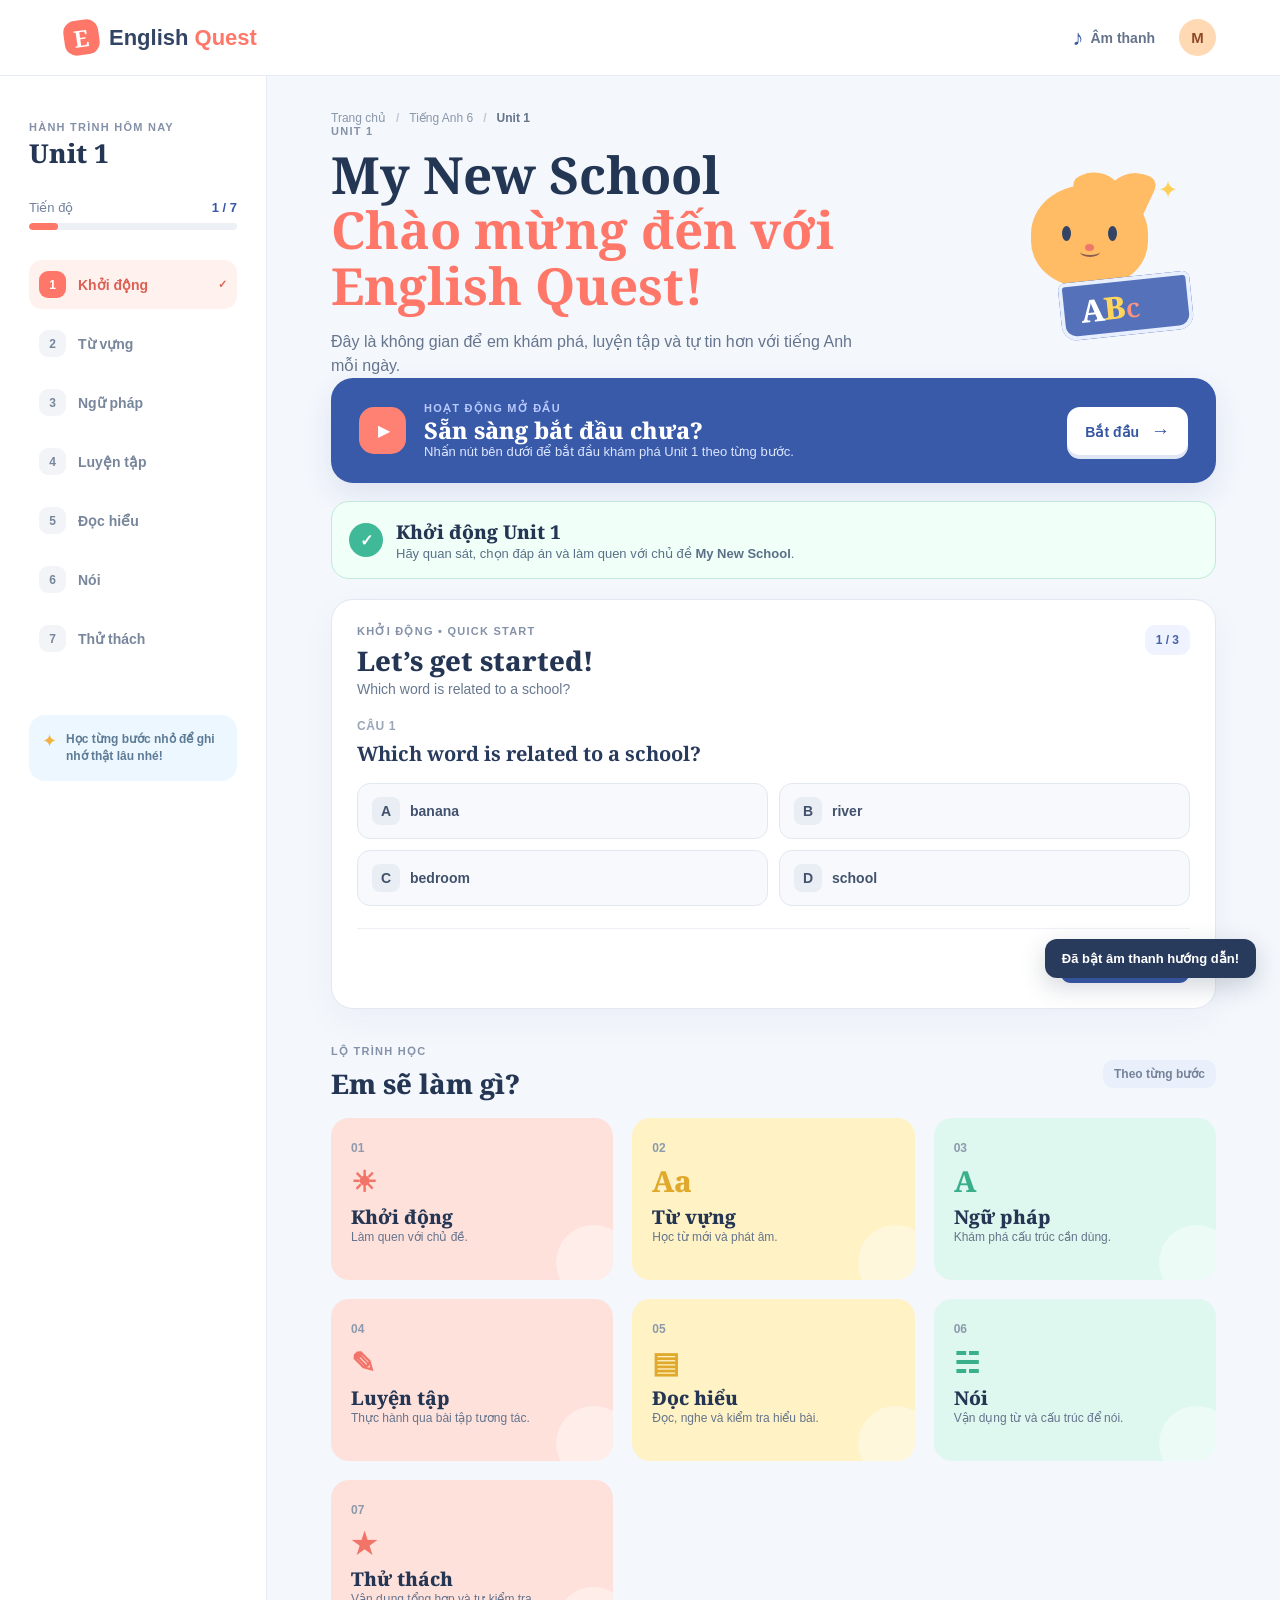
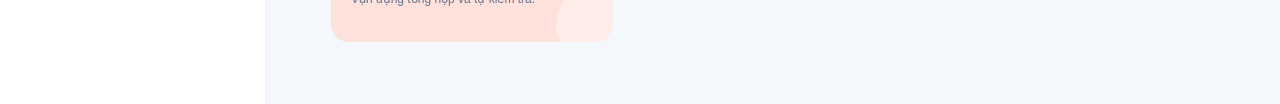
==== commit e6aa36d9: "Load stable lesson engine through duplicate-safe loader" ====
--- a/index.html
+++ b/index.html
@@ -99,7 +99,6 @@
       </section>
     </main>
     <div class="toast" id="toast" role="status">Đã bật âm thanh hướng dẫn!</div>
-    <script src="app.js?v=4"></script>
-    <script src="lookup.js?v=4"></script>
+    <script src="script.js?v=9"></script>
   </body>
 </html>
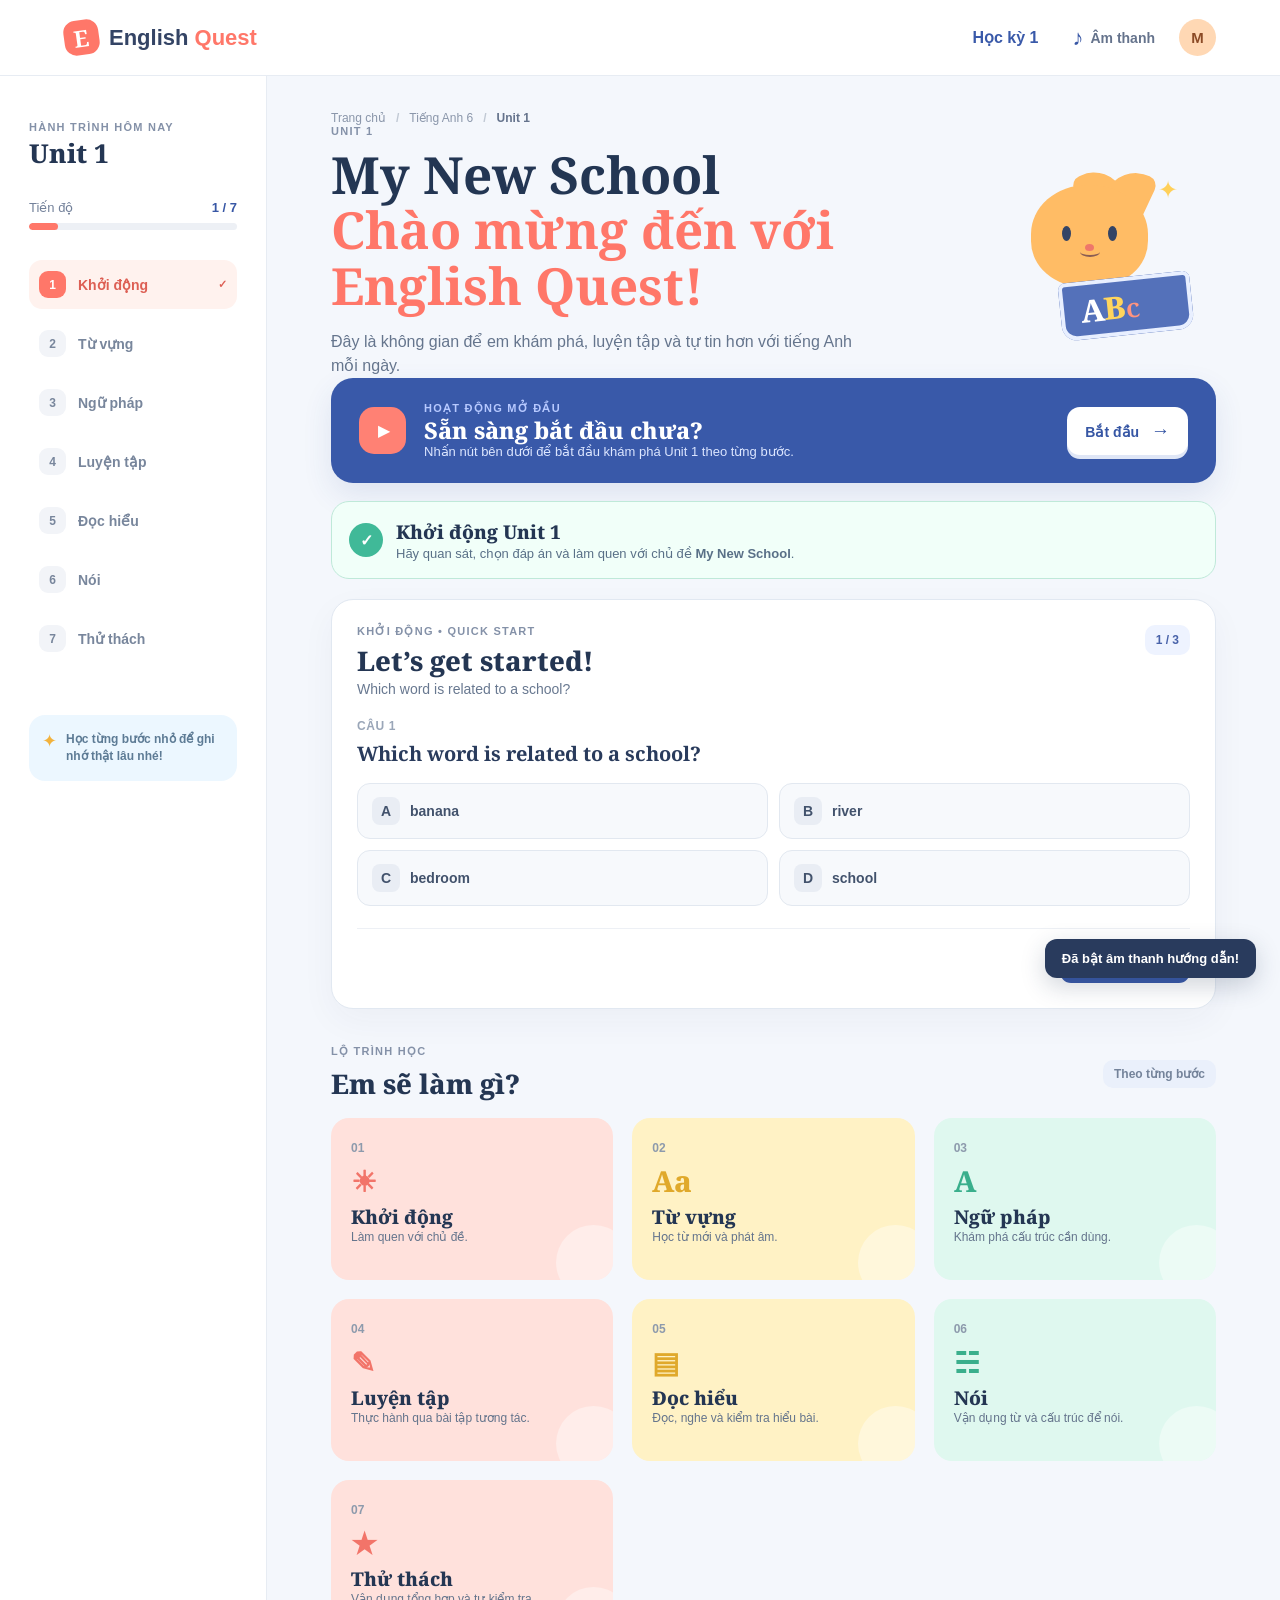
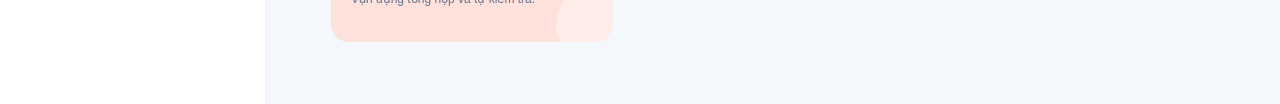
==== commit 8fd118c3: "Add semester 1 navigation to Unit 1" ====
--- a/index.html
+++ b/index.html
@@ -15,6 +15,7 @@
           <span>English <strong>Quest</strong></span>
         </a>
         <div class="top-actions">
+          <a href="semester1.html" style="display:inline-flex;align-items:center;text-decoration:none;color:#3959a9;font-weight:800;margin-right:10px" title="Mở bản đồ Học kỳ 1">Học kỳ 1</a>
           <button class="sound-button" type="button" id="sound-toggle" aria-pressed="false" title="Bật hoặc tắt âm thanh">
             <span aria-hidden="true">♪</span><span class="sound-label">Âm thanh</span>
           </button>
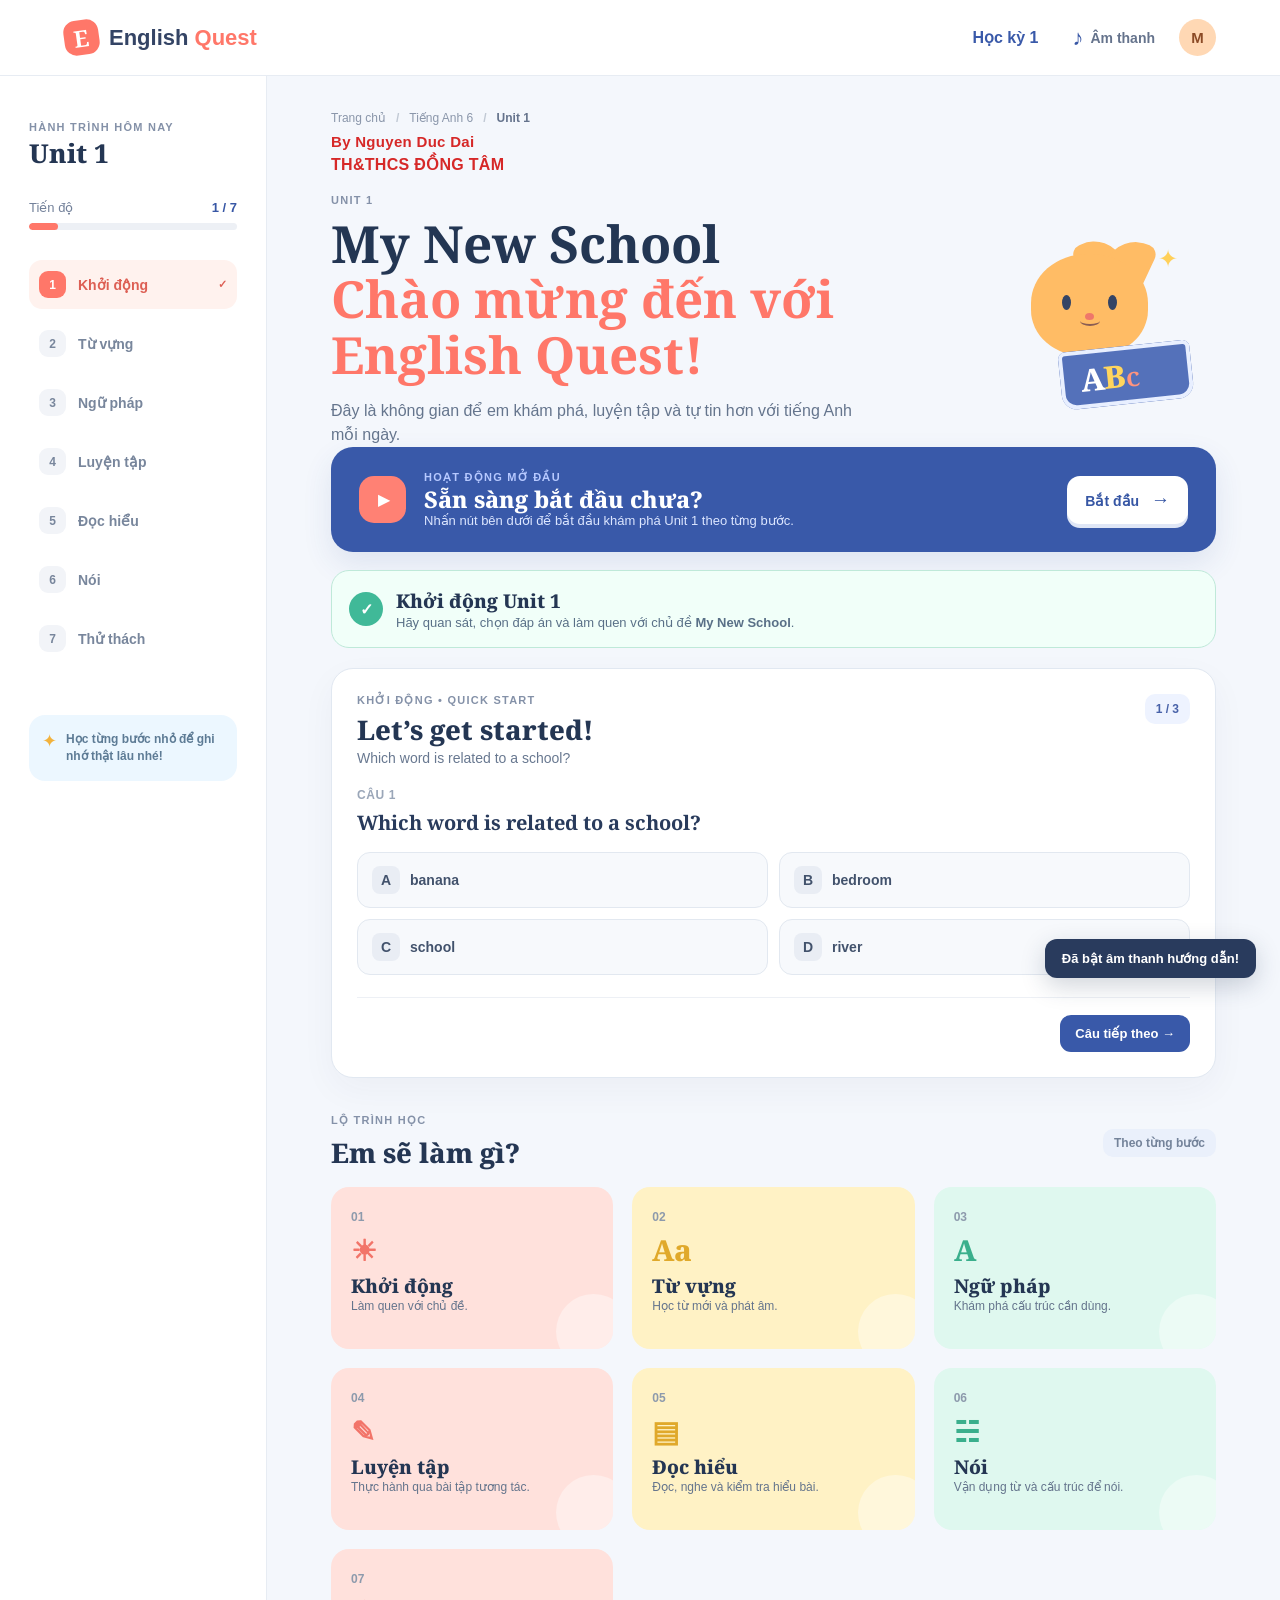
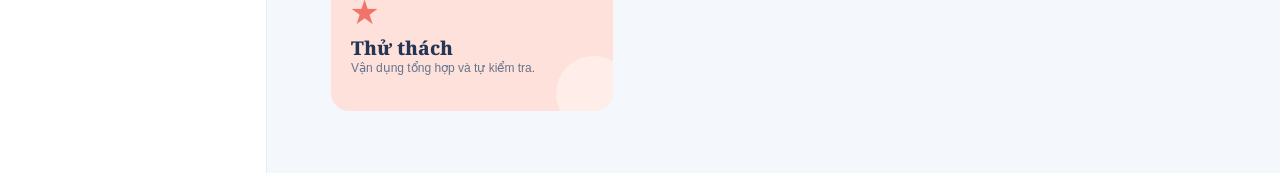
==== commit db5e487a: "Add school attribution to Unit 1 page" ====
--- a/index.html
+++ b/index.html
@@ -6,6 +6,10 @@
     <meta name="description" content="Mẫu bài học tiếng Anh tương tác dành cho học sinh lớp 6." />
     <title>English Quest | Unit 1 - My New School</title>
     <link rel="stylesheet" href="styles.css" />
+    <style>
+      .school-credit{margin:6px 0 18px;color:#d62828;font-size:15px;font-weight:800;line-height:1.45;letter-spacing:.02em}
+      .school-credit strong{display:block;font-size:16px}
+    </style>
   </head>
   <body>
     <main class="page-shell">
@@ -43,6 +47,7 @@
 
         <article class="lesson-content">
           <div class="breadcrumb"><span>Trang chủ</span><b>/</b><span>Tiếng Anh 6</span><b>/</b><strong>Unit 1</strong></div>
+          <div class="school-credit" aria-label="Thông tin bản quyền giáo viên"><span>By Nguyen Duc Dai</span><strong>TH&amp;THCS ĐỒNG TÂM</strong></div>
           <div class="lesson-heading">
             <div>
               <p class="eyebrow">UNIT 1</p>
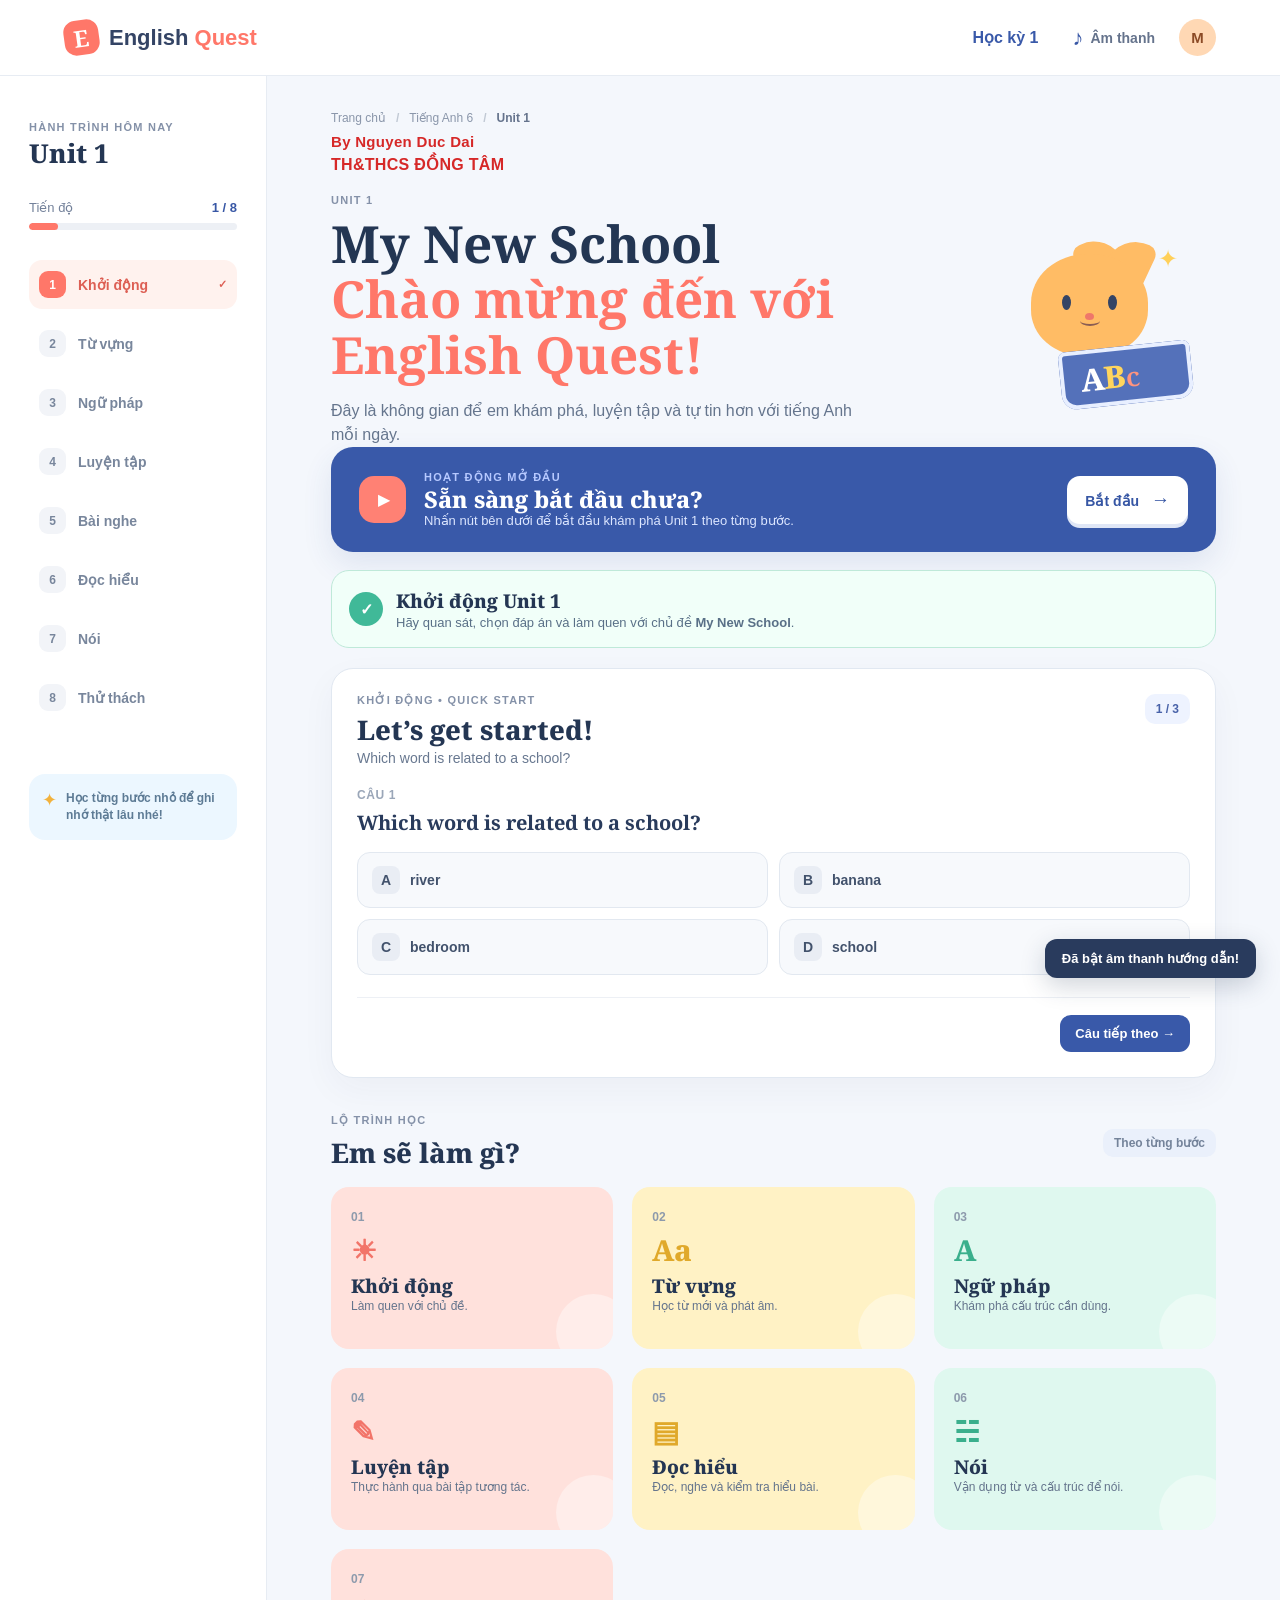
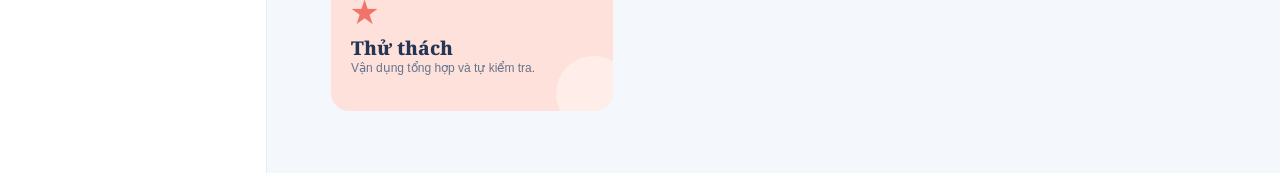
==== commit 37a0151e: "Add UK listening dialogue activity" ====
--- a/index.html
+++ b/index.html
@@ -31,16 +31,17 @@
         <aside class="lesson-nav" aria-label="Các phần của bài học">
           <p class="eyebrow">HÀNH TRÌNH HÔM NAY</p>
           <h2>Unit 1</h2>
-          <div class="progress-copy"><span>Tiến độ</span><strong id="progress-text">1 / 7</strong></div>
-          <div class="progress-track" aria-label="Tiến độ 14%"><span id="progress-bar"></span></div>
+          <div class="progress-copy"><span>Tiến độ</span><strong id="progress-text">1 / 8</strong></div>
+          <div class="progress-track" aria-label="Tiến độ 13%"><span id="progress-bar"></span></div>
           <nav class="step-list">
             <button class="step is-active" type="button" data-step="1"><span>1</span><b>Khởi động</b><i>✓</i></button>
             <button class="step" type="button" data-step="2"><span>2</span><b>Từ vựng</b><i>✓</i></button>
             <button class="step" type="button" data-step="3"><span>3</span><b>Ngữ pháp</b><i>✓</i></button>
             <button class="step" type="button" data-step="4"><span>4</span><b>Luyện tập</b><i>✓</i></button>
-            <button class="step" type="button" data-step="5"><span>5</span><b>Đọc hiểu</b><i>✓</i></button>
-            <button class="step" type="button" data-step="6"><span>6</span><b>Nói</b><i>✓</i></button>
-            <button class="step" type="button" data-step="7"><span>7</span><b>Thử thách</b><i>✓</i></button>
+            <button class="step" type="button" data-step="5"><span>5</span><b>Bài nghe</b><i>✓</i></button>
+            <button class="step" type="button" data-step="6"><span>6</span><b>Đọc hiểu</b><i>✓</i></button>
+            <button class="step" type="button" data-step="7"><span>7</span><b>Nói</b><i>✓</i></button>
+            <button class="step" type="button" data-step="8"><span>8</span><b>Thử thách</b><i>✓</i></button>
           </nav>
           <div class="tip-card"><span aria-hidden="true">✦</span><p>Học từng bước nhỏ để ghi nhớ thật lâu nhé!</p></div>
         </aside>
@@ -105,6 +106,6 @@
       </section>
     </main>
     <div class="toast" id="toast" role="status">Đã bật âm thanh hướng dẫn!</div>
-    <script src="script.js?v=9"></script>
+    <script src="script.js?v=10"></script>
   </body>
 </html>
--- a/styles.css
+++ b/styles.css
@@ -95,3 +95,20 @@
 .toast { background: #293b5d; border-radius: 12px; bottom: 22px; box-shadow: 0 8px 25px #24365335; color: #fff; font-size: 13px; font-weight: 700; padding: 12px 17px; position: fixed; right: 24px; transform: translateY(100px); transition: transform .25s; }.toast.show { transform: translateY(0); }
 @media (max-width: 820px) { .lesson-layout { display: block; }.lesson-nav { border-bottom: 1px solid var(--line); border-right: 0; padding: 20px 24px; }.lesson-nav h2, .tip-card { display: none; }.step-list { display: flex; gap: 4px; overflow: auto; }.step { min-width: max-content; padding: 8px; }.progress-copy, .progress-track { max-width: 260px; }.lesson-content { padding: 28px 23px 45px; }.mascot { display: none; }.lesson-heading { min-height: 205px; }.path-cards { gap: 10px; }.path-card { min-height: 150px; padding: 15px; }.activity-card { align-items: flex-start; flex-wrap: wrap; }.primary-button { margin-left: 65px; }.answer-grid { grid-template-columns: 1fr; }.activity-footer { align-items: flex-start; flex-direction: column; } }
 @media (max-width: 520px) { .sound-label { display: none; }.topbar { padding: 0 20px; }.brand { font-size: 19px; }.lesson-heading h1 { font-size: 37px; }.path-cards { grid-template-columns: 1fr; }.path-card { min-height: 120px; }.activity-card { padding: 20px; }.primary-button { margin-left: 0; width: 100%; }.activity-copy { flex-basis: calc(100% - 65px); }.lesson-activity { padding: 18px; }.activity-header h2 { font-size: 23px; }.question-prompt { font-size: 18px; } }
+
+/* Listening lab */
+.listening-lab { margin-top: 18px; background: #f7fbff; border: 1px solid #d9e7fa; border-radius: 18px; padding: 20px; }
+.listening-toolbar { align-items: center; display: flex; flex-wrap: wrap; gap: 10px; justify-content: space-between; }
+.listening-toolbar h3 { color: #293b5c; font: 800 21px var(--display-font); margin: 0; }
+.listening-actions { display: flex; flex-wrap: wrap; gap: 8px; }
+.listening-actions button { border: 0; border-radius: 10px; cursor: pointer; font: 800 13px var(--body-font); padding: 10px 13px; }
+.listen-play { background: #3959a9; color: #fff; }.listen-export { background: #e6f7ef; color: #176b52; }.listen-script { background: #fff0d9; color: #926322; }
+.listening-status { color: #60718a; font-size: 13px; margin: 12px 0 15px; }
+.speaker-list { display: grid; gap: 9px; margin: 0 0 18px; }
+.speaker-line { align-items: flex-start; background: #fff; border-radius: 12px; display: grid; gap: 8px; grid-template-columns: 36px 1fr; padding: 11px; }
+.speaker-avatar { align-items: center; border-radius: 50%; color: #fff; display: flex; font-weight: 800; height: 32px; justify-content: center; width: 32px; }.speaker-avatar.child { background: #f18b77; }.speaker-avatar.adult { background: #5272bb; }
+.speaker-line b { color: #334766; display: block; font-size: 13px; margin-bottom: 2px; }.speaker-line p { color: #4e607b; font-size: 14px; line-height: 1.45; margin: 0; }
+.listen-instructions { background: #edf5ff; border-left: 4px solid #6d91d4; border-radius: 8px; color: #46617f; font-size: 13px; line-height: 1.55; margin-bottom: 14px; padding: 10px 12px; }
+.cloze-row { align-items: center; background: #fff; border: 1px solid #e1e9f3; border-radius: 11px; display: flex; flex-wrap: wrap; gap: 8px; margin-top: 8px; padding: 10px 12px; }.cloze-row label { color: #43536d; flex: 1 1 300px; font-size: 14px; font-weight: 700; }.cloze-row input { border: 1px solid #ccd9e9; border-radius: 7px; font: 600 14px var(--body-font); max-width: 175px; padding: 8px; }.cloze-row input.good { background: #edfff7; border-color: #65c5a1; }.cloze-row input.bad { background: #fff1ef; border-color: #ed9c92; }
+.listen-check { background: #3959a9; border: 0; border-radius: 10px; color: #fff; cursor: pointer; font: 800 13px var(--body-font); margin-top: 14px; padding: 10px 14px; }.listen-result { font-size: 13px; font-weight: 800; margin-left: 8px; }
+@media (max-width: 520px) { .listening-toolbar { align-items: flex-start; flex-direction: column; }.cloze-row input { max-width: 100%; width: 100%; } }
